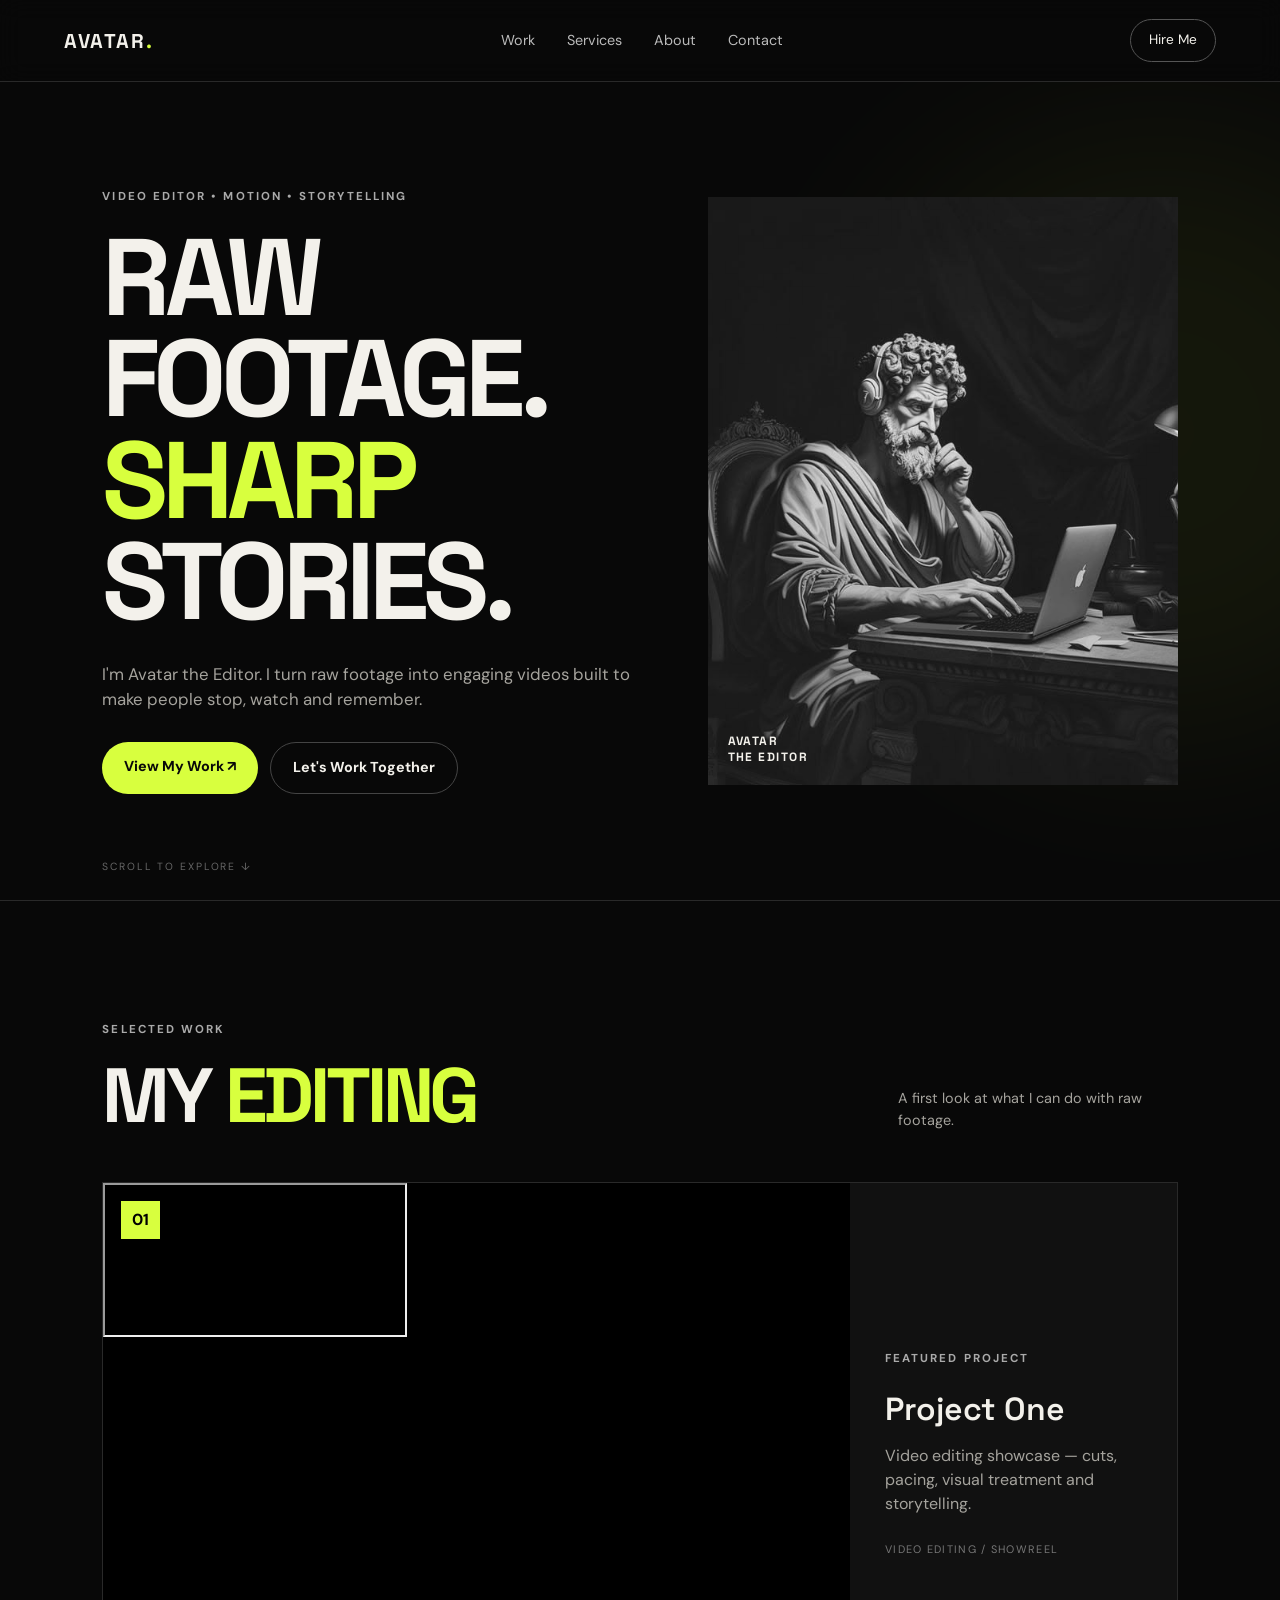
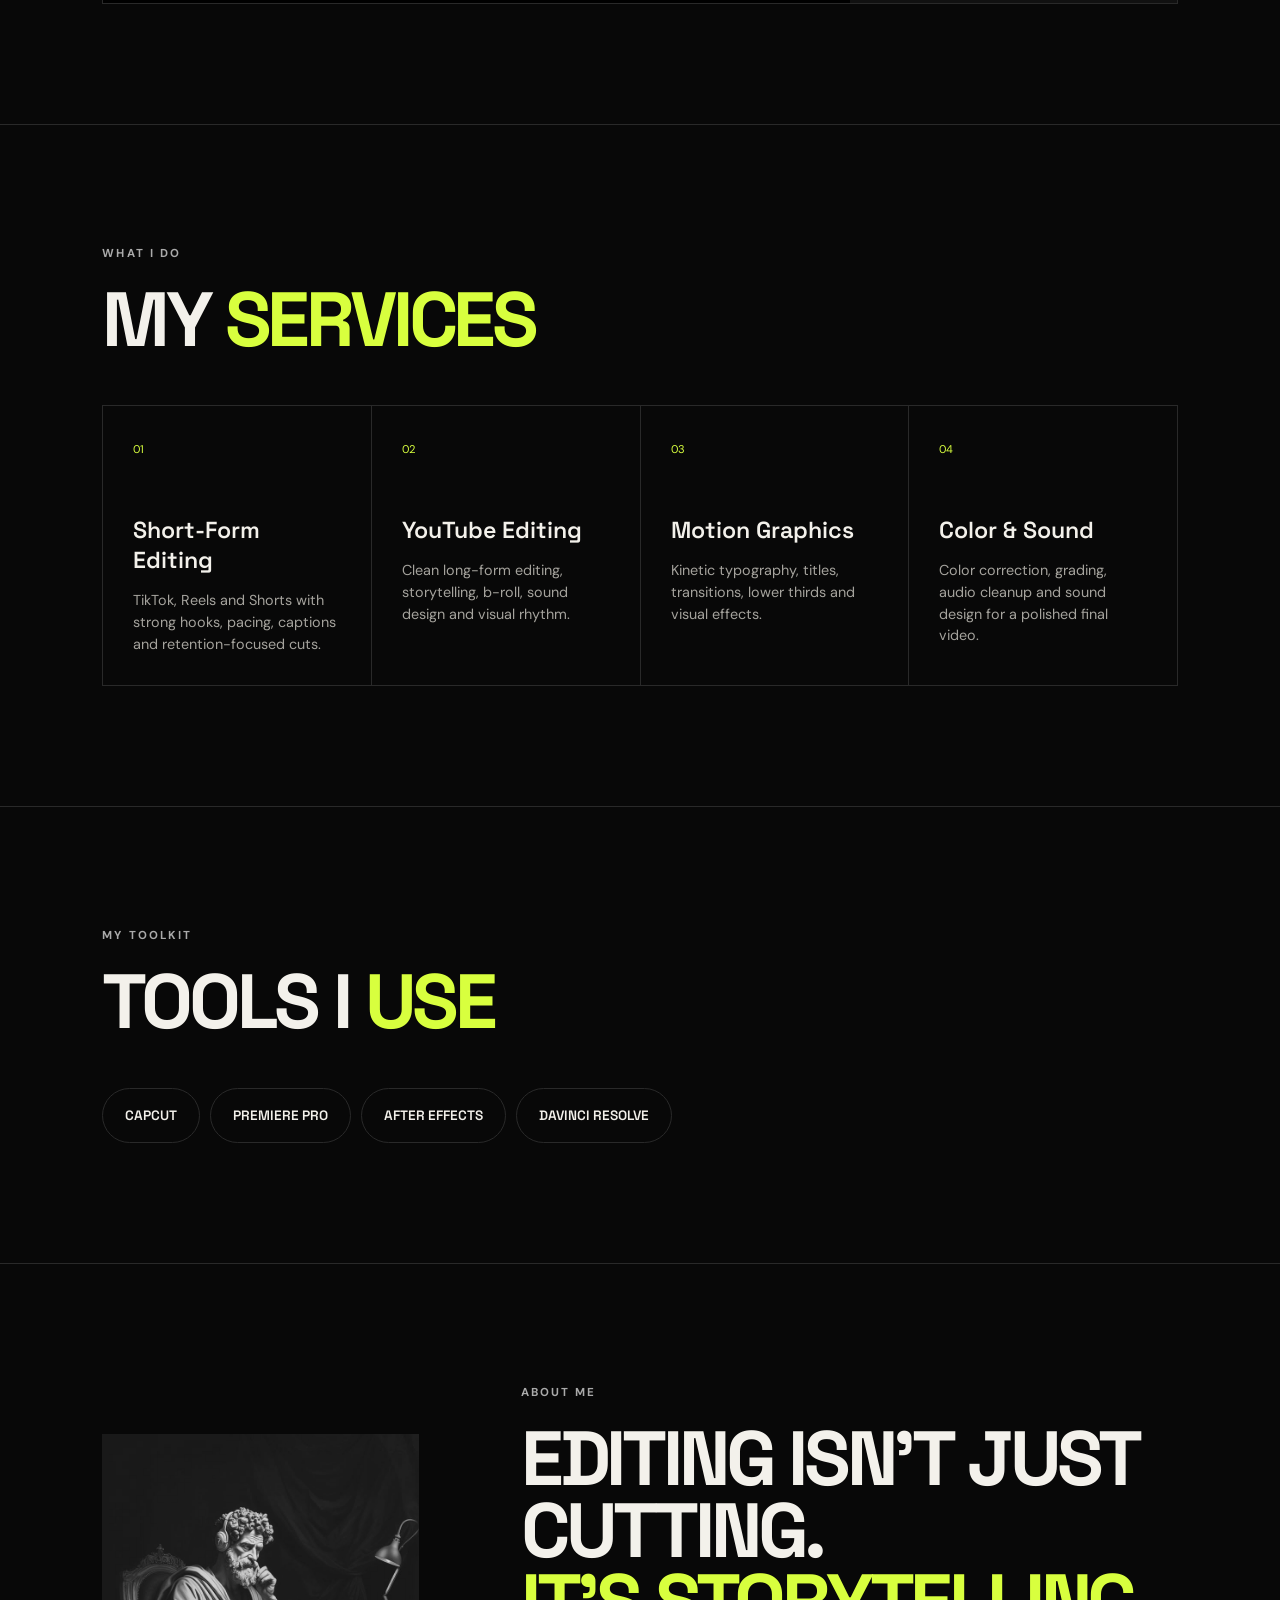
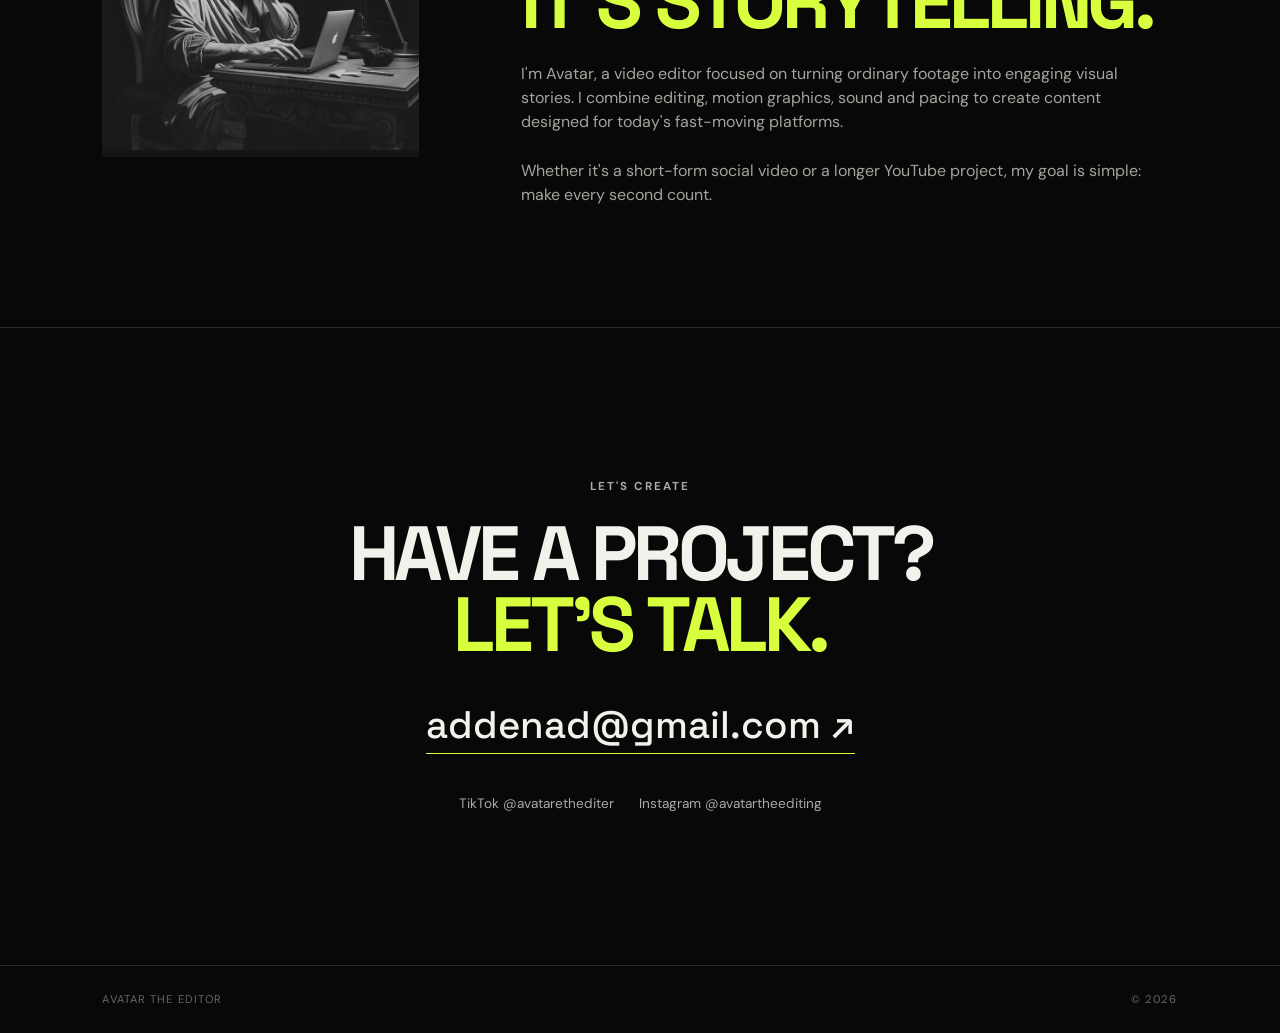
==== index (1).html @ eebc9bed "Add files via upload" ====
<!DOCTYPE html>
<html lang="en">
<head>
  <meta charset="UTF-8">
  <meta name="viewport" content="width=device-width, initial-scale=1.0">
  <meta name="description" content="Avatar the Editor — Video editing, motion graphics and short-form content.">
  <title>Avatar the Editor — Video Editor</title>
  <link rel="stylesheet" href="style.css">
</head>
<body>
  <header class="nav">
    <a class="logo" href="#home">AVATAR<span>.</span></a>
    <nav>
      <a href="#work">Work</a>
      <a href="#services">Services</a>
      <a href="#about">About</a>
      <a href="#contact">Contact</a>
    </nav>
    <a class="nav-cta" href="mailto:addenad@gmail.com">Hire Me</a>
  </header>

  <main>
    <section class="hero" id="home">
      <div class="hero-glow"></div>
      <div class="hero-copy">
        <p class="eyebrow">VIDEO EDITOR • MOTION • STORYTELLING</p>
        <h1>RAW FOOTAGE.<br><em>SHARP</em> STORIES.</h1>
        <p class="hero-text">I'm Avatar the Editor. I turn raw footage into engaging videos built to make people stop, watch and remember.</p>
        <div class="hero-actions">
          <a class="button primary" href="#work">View My Work <span>↗</span></a>
          <a class="button ghost" href="#contact">Let's Work Together</a>
        </div>
      </div>
      <div class="hero-image">
        <img src="avatar-profile.jpg" alt="Avatar the Editor">
        <div class="image-tag">AVATAR<br>THE EDITOR</div>
      </div>
      <div class="scroll-note">SCROLL TO EXPLORE ↓</div>
    </section>

    <section class="work section" id="work">
      <div class="section-head">
        <div>
          <p class="eyebrow">SELECTED WORK</p>
          <h2>MY <em>EDITING</em></h2>
        </div>
        <p class="section-note">A first look at what I can do with raw footage.</p>
      </div>

      <article class="featured-card">
        <div class="video-wrap">
          <iframe
            src="https://drive.google.com/file/d/1Fze6aBh464pCNOs9XmRoDuAFvX4SzBcl/preview"
            title="Avatar the Editor — Project 1"
            allow="autoplay; fullscreen"
            allowfullscreen>
          </iframe>
          <div class="project-number">01</div>
        </div>
        <div class="project-info">
          <p class="eyebrow">FEATURED PROJECT</p>
          <h3>Project One</h3>
          <p>Video editing showcase — cuts, pacing, visual treatment and storytelling.</p>
          <span class="project-type">VIDEO EDITING / SHOWREEL</span>
        </div>
      </article>
    </section>

    <section class="services section" id="services">
      <div class="section-head">
        <div>
          <p class="eyebrow">WHAT I DO</p>
          <h2>MY <em>SERVICES</em></h2>
        </div>
      </div>
      <div class="service-grid">
        <article><span>01</span><h3>Short-Form Editing</h3><p>TikTok, Reels and Shorts with strong hooks, pacing, captions and retention-focused cuts.</p></article>
        <article><span>02</span><h3>YouTube Editing</h3><p>Clean long-form editing, storytelling, b-roll, sound design and visual rhythm.</p></article>
        <article><span>03</span><h3>Motion Graphics</h3><p>Kinetic typography, titles, transitions, lower thirds and visual effects.</p></article>
        <article><span>04</span><h3>Color & Sound</h3><p>Color correction, grading, audio cleanup and sound design for a polished final video.</p></article>
      </div>
    </section>

    <section class="tools section">
      <div class="section-head">
        <div>
          <p class="eyebrow">MY TOOLKIT</p>
          <h2>TOOLS I <em>USE</em></h2>
        </div>
      </div>
      <div class="tools-list">
        <span>CAPCUT</span>
        <span>PREMIERE PRO</span>
        <span>AFTER EFFECTS</span>
        <span>DAVINCI RESOLVE</span>
      </div>
    </section>

    <section class="about section" id="about">
      <div class="about-image">
        <img src="avatar-profile.jpg" alt="Avatar the Editor profile">
      </div>
      <div class="about-copy">
        <p class="eyebrow">ABOUT ME</p>
        <h2>EDITING ISN'T JUST CUTTING.<br><em>IT'S STORYTELLING.</em></h2>
        <p>I'm Avatar, a video editor focused on turning ordinary footage into engaging visual stories. I combine editing, motion graphics, sound and pacing to create content designed for today's fast-moving platforms.</p>
        <p>Whether it's a short-form social video or a longer YouTube project, my goal is simple: make every second count.</p>
      </div>
    </section>

    <section class="contact section" id="contact">
      <p class="eyebrow">LET'S CREATE</p>
      <h2>HAVE A PROJECT?<br><em>LET'S TALK.</em></h2>
      <a class="email" href="mailto:addenad@gmail.com">addenad@gmail.com ↗</a>
      <div class="socials">
        <a href="https://www.tiktok.com/@avatarethediter" target="_blank" rel="noopener">TikTok @avatarethediter</a>
        <a href="https://www.instagram.com/avatartheediting" target="_blank" rel="noopener">Instagram @avatartheediting</a>
      </div>
    </section>
  </main>

  <footer>
    <span>AVATAR THE EDITOR</span>
    <span>© 2026</span>
  </footer>

  <script src="script.js"></script>
</body>
</html>
---- style.css ----
@import url('https://fonts.googleapis.com/css2?family=DM+Sans:wght@400;500;700&family=Space+Grotesk:wght@400;500;600;700&display=swap');

:root{--bg:#080808;--text:#f3f1eb;--muted:#a5a39d;--line:#292929;--accent:#d8ff3e;--card:#111111}
*{box-sizing:border-box;margin:0;padding:0}
html{scroll-behavior:smooth}
body{background:var(--bg);color:var(--text);font-family:"DM Sans",sans-serif;line-height:1.5}
a{color:inherit;text-decoration:none}
.nav{height:82px;display:flex;align-items:center;justify-content:space-between;padding:0 5vw;border-bottom:1px solid var(--line);position:sticky;top:0;z-index:20;background:rgba(8,8,8,.88);backdrop-filter:blur(12px)}
.logo{font:700 1.25rem "Space Grotesk";letter-spacing:.08em}.logo span{color:var(--accent)}
nav{display:flex;gap:32px;color:#bbb;font-size:.9rem}nav a:hover{color:var(--text)}
.nav-cta{border:1px solid #555;padding:10px 18px;border-radius:100px;font-size:.85rem}
.hero{min-height:calc(100vh - 82px);display:grid;grid-template-columns:1.15fr .85fr;align-items:center;padding:7vw 8vw;position:relative;overflow:hidden}
.hero-glow{position:absolute;width:600px;height:600px;border-radius:50%;background:var(--accent);opacity:.06;filter:blur(100px);right:-180px;top:50px}
.hero-copy{position:relative;z-index:2}.eyebrow{font-size:.72rem;letter-spacing:.18em;color:#aaa;font-weight:700;margin-bottom:22px}
h1,h2{font-family:"Space Grotesk";line-height:.93;letter-spacing:-.055em}
h1{font-size:clamp(4rem,8.5vw,8.5rem);max-width:900px}
h1 em,h2 em{font-style:normal;color:var(--accent)}
.hero-text{max-width:560px;color:var(--muted);font-size:1.05rem;margin:30px 0}
.hero-actions{display:flex;gap:12px;flex-wrap:wrap}.button{padding:14px 22px;border-radius:100px;font-weight:700;font-size:.9rem}.button.primary{background:var(--accent);color:#080808}.button.ghost{border:1px solid #444}
.hero-image{position:relative;justify-self:end;width:min(38vw,470px);aspect-ratio:4/5;background:#151515;overflow:hidden}.hero-image img,.about-image img{width:100%;height:100%;object-fit:cover;filter:grayscale(1);mix-blend-mode:screen;opacity:.92}.image-tag{position:absolute;bottom:20px;left:20px;font:700 .75rem "Space Grotesk";letter-spacing:.12em}
.scroll-note{position:absolute;bottom:25px;left:8vw;color:#666;font-size:.65rem;letter-spacing:.18em}
.section{padding:120px 8vw;border-top:1px solid var(--line)}.section-head{display:flex;justify-content:space-between;align-items:end;margin-bottom:50px}
h2{font-size:clamp(3rem,6vw,6rem)}.section-note{max-width:280px;color:var(--muted);font-size:.9rem}
.featured-card{background:var(--card);border:1px solid var(--line);display:grid;grid-template-columns:1.6fr .7fr}.video-wrap{position:relative;background:#000;min-height:420px}.video-wrap video{width:100%;height:100%;display:block;object-fit:cover}.project-number{position:absolute;top:18px;left:18px;background:var(--accent);color:#000;padding:7px 11px;font-weight:700}
.project-info{padding:45px 35px;display:flex;flex-direction:column;justify-content:end}.project-info h3{font:600 2rem "Space Grotesk";margin-bottom:15px}.project-info p:not(.eyebrow){color:var(--muted);margin-bottom:25px}.project-type{font-size:.68rem;letter-spacing:.12em;color:#777}
.service-grid{display:grid;grid-template-columns:repeat(4,1fr);border-top:1px solid var(--line);border-left:1px solid var(--line)}
.service-grid article{padding:30px;border-right:1px solid var(--line);border-bottom:1px solid var(--line);min-height:240px}.service-grid span{color:var(--accent);font-size:.7rem}.service-grid h3{font:600 1.45rem "Space Grotesk";margin:55px 0 15px}.service-grid p{color:var(--muted);font-size:.9rem}
.tools-list{display:flex;flex-wrap:wrap;gap:10px}.tools-list span{border:1px solid var(--line);padding:18px 22px;border-radius:100px;font:600 .85rem "Space Grotesk"}
.about{display:grid;grid-template-columns:.65fr 1.35fr;gap:8vw;align-items:center}.about-image{width:100%;max-width:420px;aspect-ratio:1/1;background:#151515}.about-copy p:not(.eyebrow){color:var(--muted);max-width:650px;margin-top:25px}
.contact{text-align:center;padding-top:150px;padding-bottom:150px}.contact h2{margin-bottom:40px}.email{font:500 clamp(1.5rem,3vw,3rem) "Space Grotesk";border-bottom:1px solid var(--accent);padding-bottom:4px}.socials{display:flex;justify-content:center;gap:25px;margin-top:45px;color:#aaa;font-size:.85rem}.socials a:hover{color:var(--accent)}
footer{display:flex;justify-content:space-between;padding:25px 8vw;border-top:1px solid var(--line);color:#666;font-size:.7rem;letter-spacing:.1em}
.reveal{opacity:0;transform:translateY(24px);transition:opacity .8s ease,transform .8s ease}.reveal.visible{opacity:1;transform:none}
@media(max-width:850px){nav{display:none}.hero{grid-template-columns:1fr;gap:45px;padding-top:70px}.hero-image{justify-self:start;width:min(75vw,380px)}.scroll-note{display:none}.featured-card{grid-template-columns:1fr}.video-wrap{min-height:auto}.service-grid{grid-template-columns:1fr 1fr}.about{grid-template-columns:1fr}.section{padding:85px 6vw}.nav{padding:0 6vw}}
@media(max-width:560px){h1{font-size:3.5rem}.service-grid{grid-template-columns:1fr}.socials{flex-direction:column;gap:12px}.hero{padding-left:6vw;padding-right:6vw}.hero-actions{flex-direction:column;align-items:flex-start}.button{width:100%;text-align:center}}
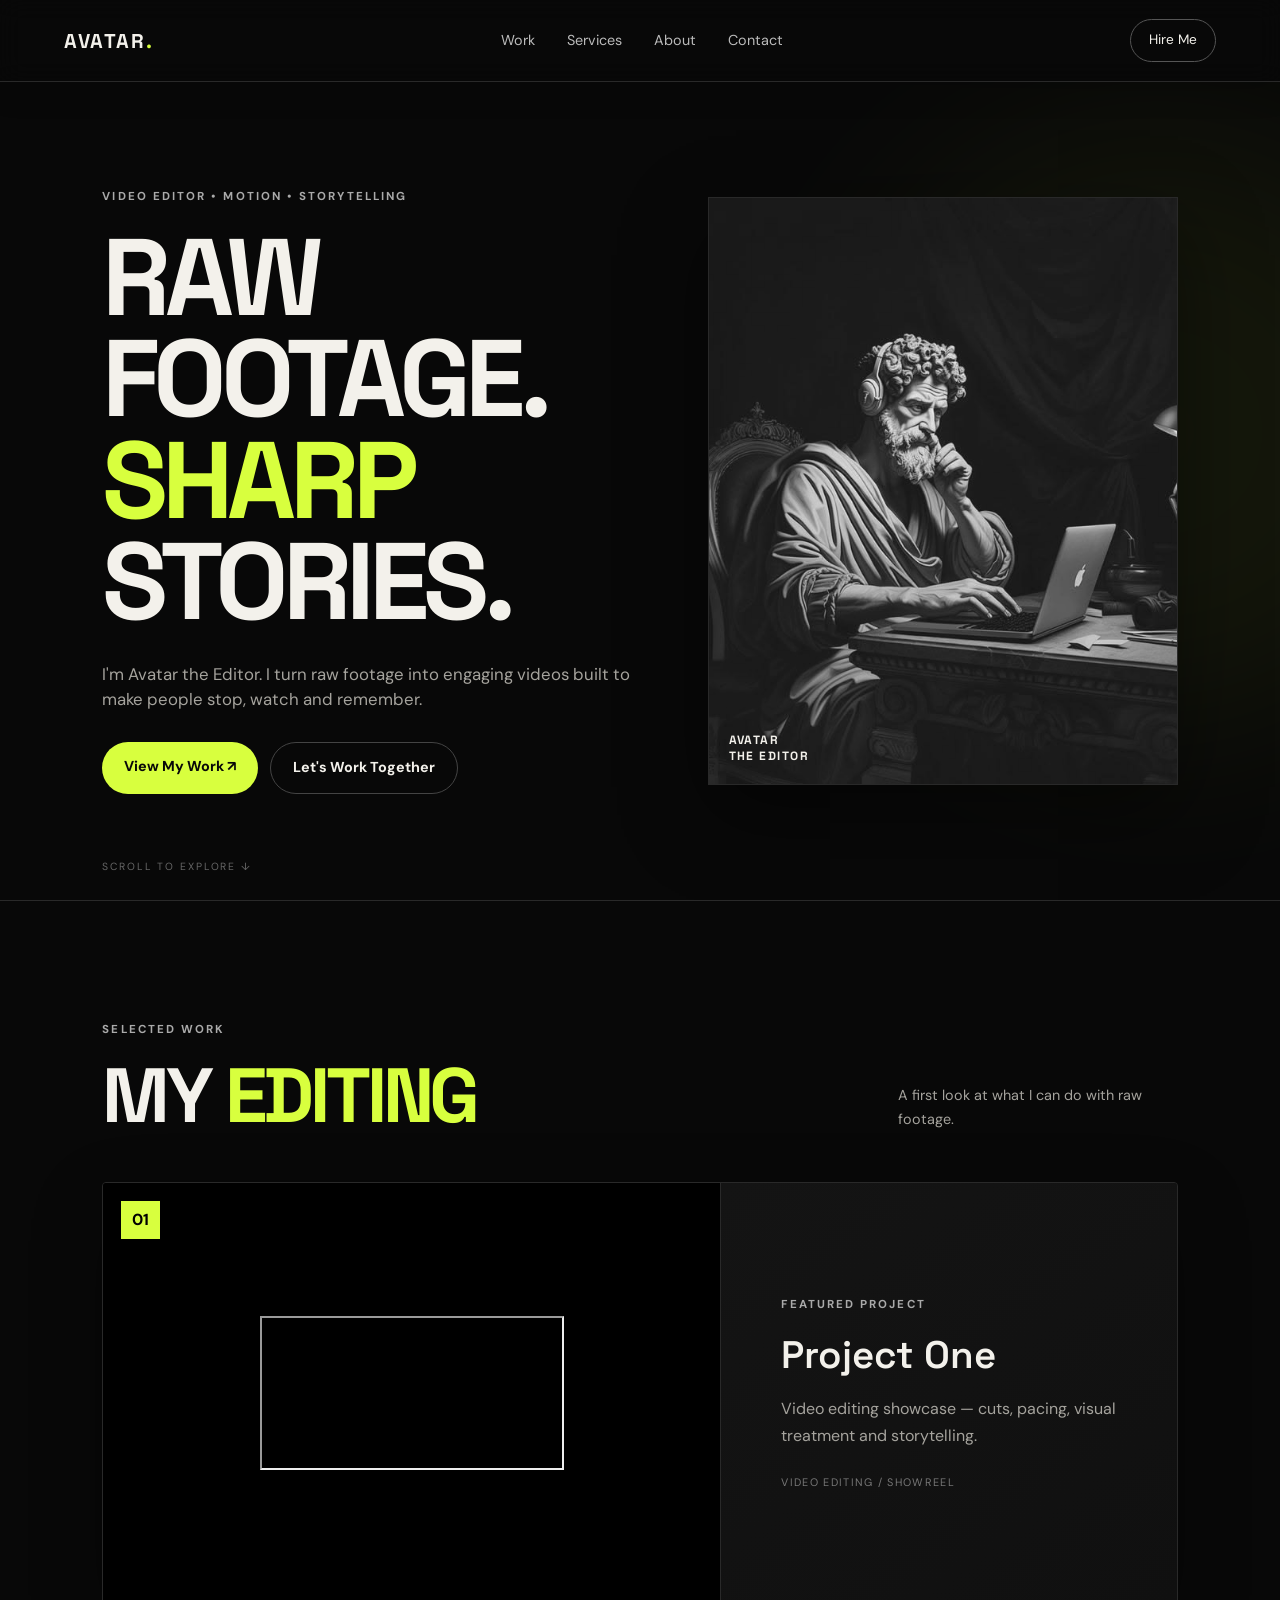
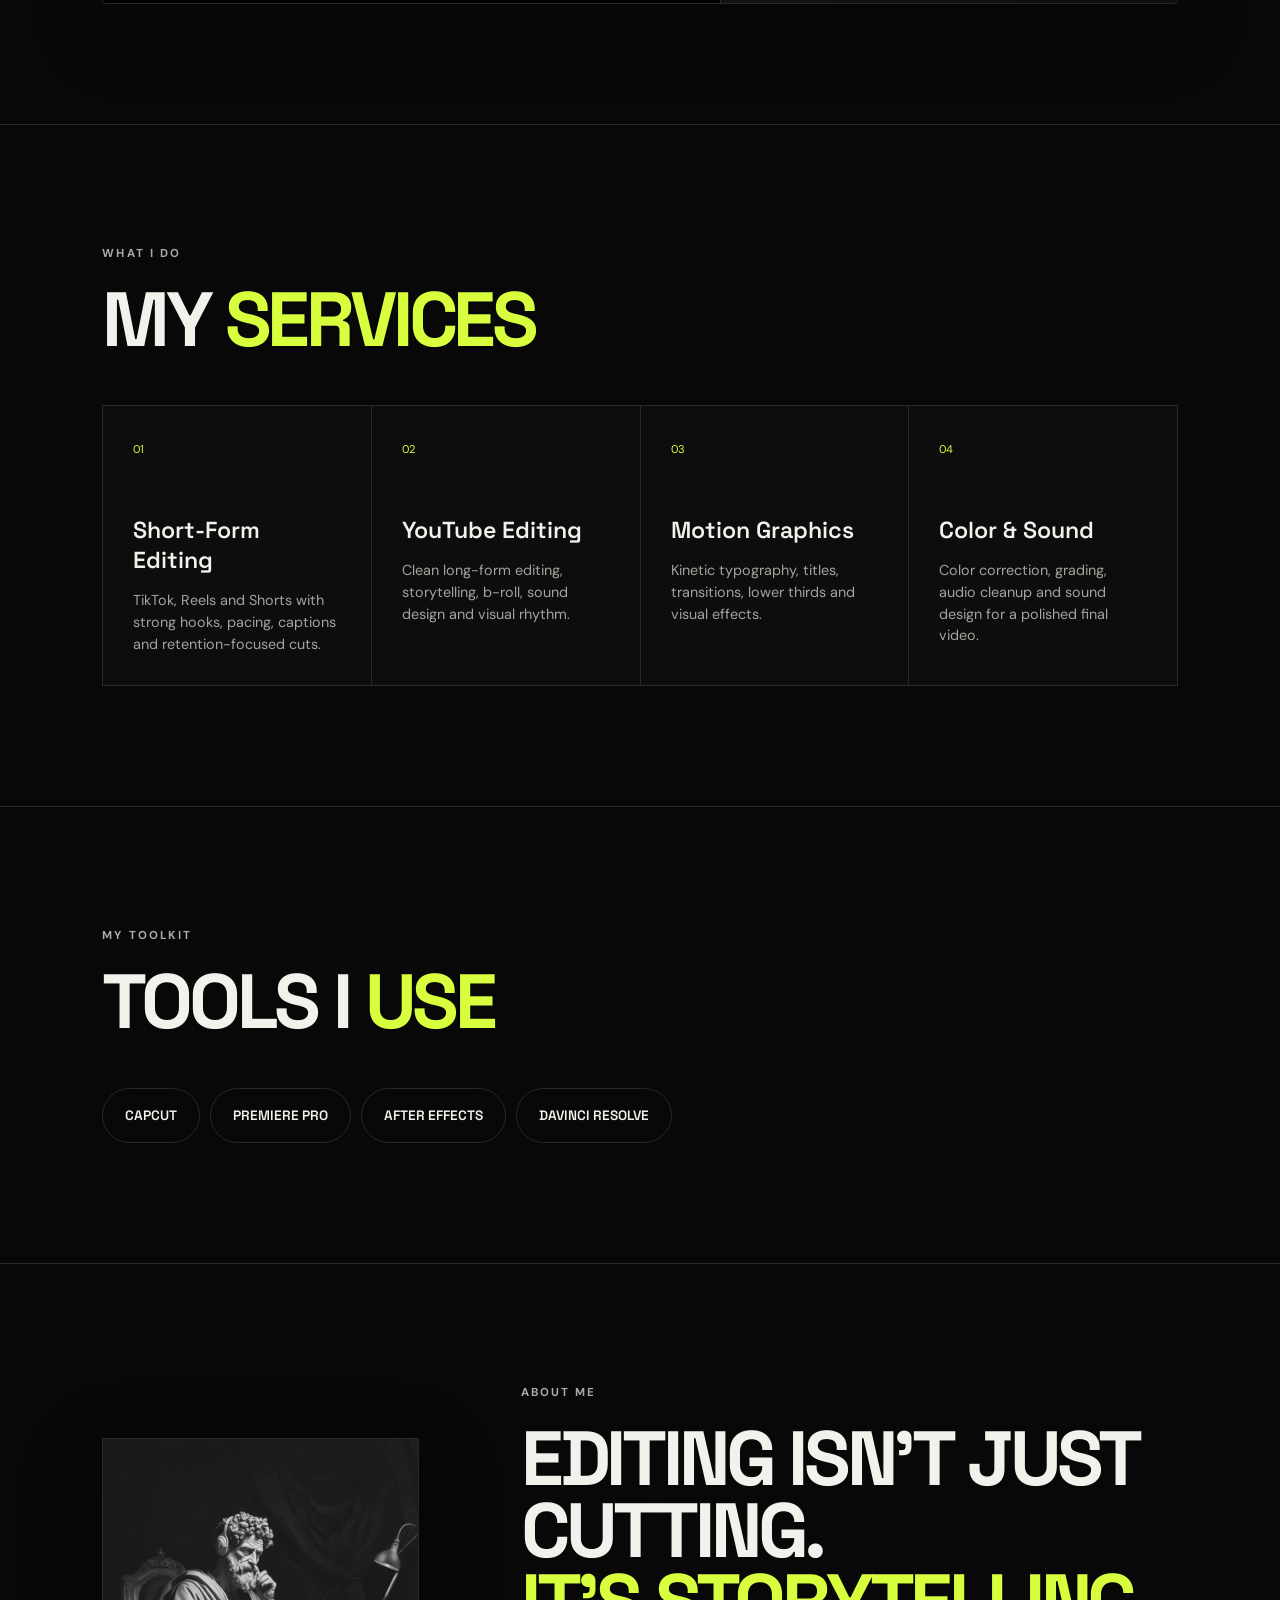
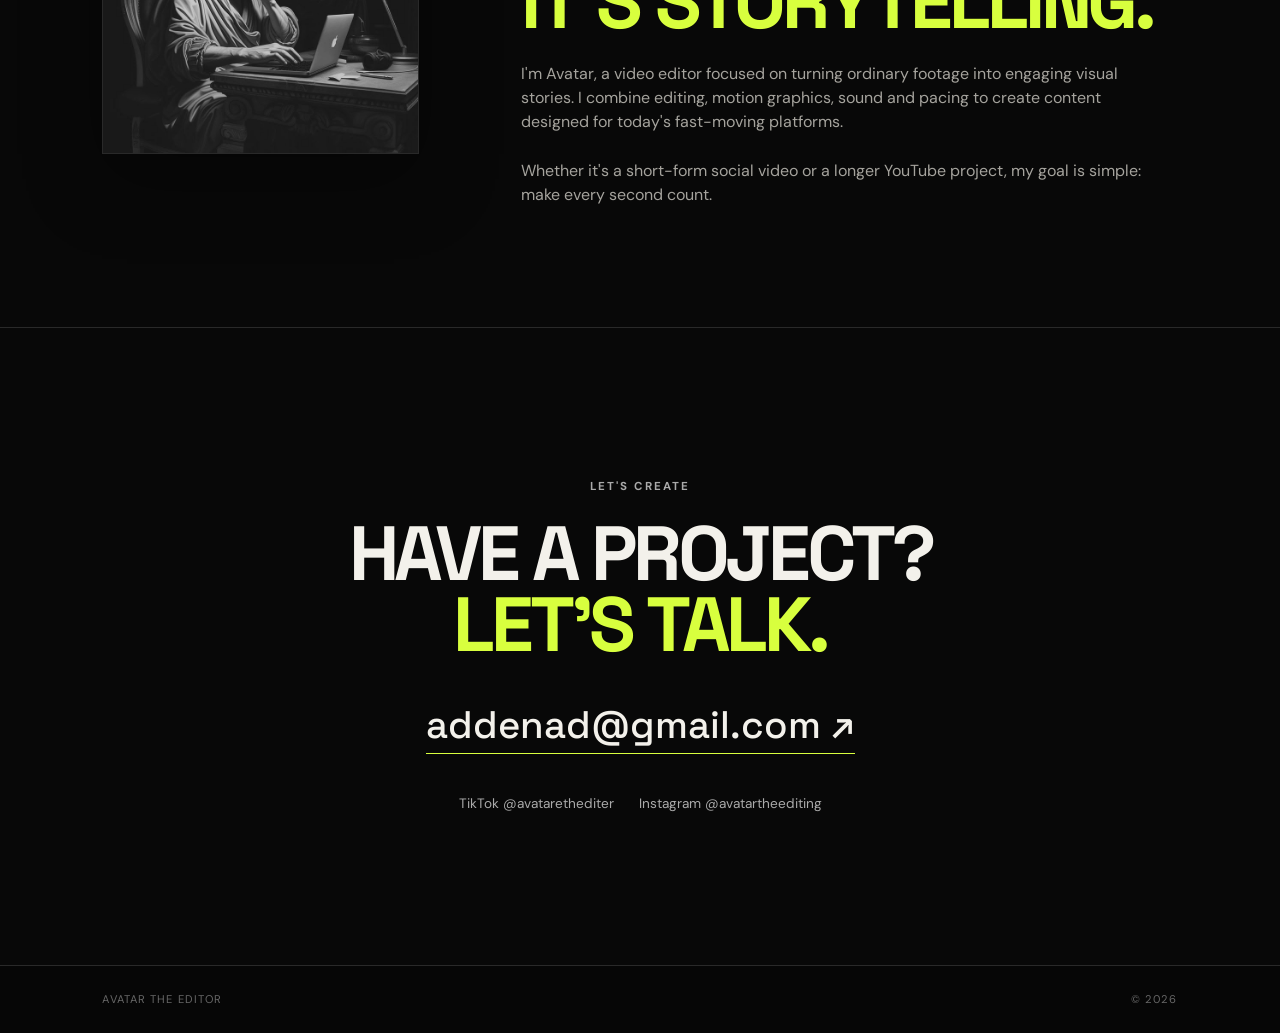
==== commit bd2066c4: "Update index (1).html" ====
--- a/index (1).html
+++ b/index (1).html
@@ -16,7 +16,7 @@
       <a href="#about">About</a>
       <a href="#contact">Contact</a>
     </nav>
-    <a class="nav-cta" href="mailto:addenad@gmail.com">Hire Me</a>
+    <a class="nav-cta" href="mailto:addenad5@gmail.com">Hire Me</a>
   </header>
 
   <main>
--- a/style.css
+++ b/style.css
@@ -21,7 +21,7 @@
 .scroll-note{position:absolute;bottom:25px;left:8vw;color:#666;font-size:.65rem;letter-spacing:.18em}
 .section{padding:120px 8vw;border-top:1px solid var(--line)}.section-head{display:flex;justify-content:space-between;align-items:end;margin-bottom:50px}
 h2{font-size:clamp(3rem,6vw,6rem)}.section-note{max-width:280px;color:var(--muted);font-size:.9rem}
-.featured-card{background:var(--card);border:1px solid var(--line);display:grid;grid-template-columns:1.6fr .7fr}.video-wrap{position:relative;background:#000;min-height:420px}.video-wrap video{width:100%;height:100%;display:block;object-fit:cover}.project-number{position:absolute;top:18px;left:18px;background:var(--accent);color:#000;padding:7px 11px;font-weight:700}
+.featured-card{background:var(--card);border:1px solid var(--line);display:grid;grid-template-columns:1.6fr .7fr}.video-wrap{position:relative;background:#000;min-height:420px;display:flex;justify-content:center;align-items:center}.video-wrap video{width:auto;height:420px;max-width:100%;display:block;object-fit:contain}.project-number{position:absolute;top:18px;left:18px;background:var(--accent);color:#000;padding:7px 11px;font-weight:700}
 .project-info{padding:45px 35px;display:flex;flex-direction:column;justify-content:end}.project-info h3{font:600 2rem "Space Grotesk";margin-bottom:15px}.project-info p:not(.eyebrow){color:var(--muted);margin-bottom:25px}.project-type{font-size:.68rem;letter-spacing:.12em;color:#777}
 .service-grid{display:grid;grid-template-columns:repeat(4,1fr);border-top:1px solid var(--line);border-left:1px solid var(--line)}
 .service-grid article{padding:30px;border-right:1px solid var(--line);border-bottom:1px solid var(--line);min-height:240px}.service-grid span{color:var(--accent);font-size:.7rem}.service-grid h3{font:600 1.45rem "Space Grotesk";margin:55px 0 15px}.service-grid p{color:var(--muted);font-size:.9rem}
@@ -32,3 +32,356 @@
 .reveal{opacity:0;transform:translateY(24px);transition:opacity .8s ease,transform .8s ease}.reveal.visible{opacity:1;transform:none}
 @media(max-width:850px){nav{display:none}.hero{grid-template-columns:1fr;gap:45px;padding-top:70px}.hero-image{justify-self:start;width:min(75vw,380px)}.scroll-note{display:none}.featured-card{grid-template-columns:1fr}.video-wrap{min-height:auto}.service-grid{grid-template-columns:1fr 1fr}.about{grid-template-columns:1fr}.section{padding:85px 6vw}.nav{padding:0 6vw}}
 @media(max-width:560px){h1{font-size:3.5rem}.service-grid{grid-template-columns:1fr}.socials{flex-direction:column;gap:12px}.hero{padding-left:6vw;padding-right:6vw}.hero-actions{flex-direction:column;align-items:flex-start}.button{width:100%;text-align:center}}
+/* PROJECT VIDEO SIZE */
+.featured-card .video-wrap {
+  display: flex !important;
+  justify-content: center !important;
+  align-items: center !important;
+  min-height: 0 !important;
+  height: 420px !important;
+  background: #000 !important;
+}
+
+.featured-card .video-wrap video {
+  width: 236px !important;
+  height: 420px !important;
+  max-width: 236px !important;
+  max-height: 420px !important;
+  object-fit: contain !important;
+  display: block !important;
+}
+/* ================================
+   PROFESSIONAL PORTFOLIO UPGRADE
+   ================================ */
+
+/* Smooth overall feel */
+html {
+  scroll-behavior: smooth;
+}
+
+body {
+  overflow-x: hidden;
+}
+
+/* Navigation */
+.nav {
+  box-shadow: 0 8px 30px rgba(0,0,0,.18);
+}
+
+.nav a {
+  transition: color .25s ease, border-color .25s ease,
+              background .25s ease, transform .25s ease;
+}
+
+.nav nav a {
+  position: relative;
+}
+
+.nav nav a::after {
+  content: "";
+  position: absolute;
+  left: 0;
+  bottom: -8px;
+  width: 0;
+  height: 1px;
+  background: var(--accent);
+  transition: width .25s ease;
+}
+
+.nav nav a:hover::after {
+  width: 100%;
+}
+
+.nav-cta {
+  transition: all .25s ease;
+}
+
+.nav-cta:hover {
+  border-color: var(--accent);
+  color: var(--accent);
+  transform: translateY(-2px);
+}
+
+/* Hero */
+.hero-copy {
+  animation: heroIn .8s ease both;
+}
+
+.hero-image {
+  border: 1px solid #292929;
+  box-shadow: 0 30px 80px rgba(0,0,0,.45);
+  transition: transform .5s ease, box-shadow .5s ease;
+}
+
+.hero-image:hover {
+  transform: translateY(-8px);
+  box-shadow: 0 40px 100px rgba(0,0,0,.6);
+}
+
+@keyframes heroIn {
+  from {
+    opacity: 0;
+    transform: translateY(25px);
+  }
+  to {
+    opacity: 1;
+    transform: translateY(0);
+  }
+}
+
+/* Buttons */
+.button {
+  transition: transform .25s ease,
+              box-shadow .25s ease,
+              background .25s ease;
+}
+
+.button.primary:hover {
+  transform: translateY(-3px);
+  box-shadow: 0 12px 30px rgba(216,255,62,.18);
+}
+
+.button.ghost:hover {
+  border-color: var(--accent);
+  color: var(--accent);
+  transform: translateY(-3px);
+}
+
+/* Featured project */
+.featured-card {
+  overflow: hidden;
+  border-radius: 4px;
+  box-shadow: 0 25px 70px rgba(0,0,0,.3);
+  transition: transform .4s ease, border-color .4s ease;
+}
+
+.featured-card:hover {
+  transform: translateY(-5px);
+  border-color: #3d3d3d;
+}
+
+.video-wrap {
+  overflow: hidden;
+}
+
+.video-wrap video {
+  transition: transform .5s ease;
+}
+
+.featured-card:hover .video-wrap video {
+  transform: scale(1.02);
+}
+
+.project-number {
+  box-shadow: 0 8px 25px rgba(0,0,0,.3);
+}
+
+.project-info {
+  background: linear-gradient(
+    145deg,
+    #141414 0%,
+    #101010 100%
+  );
+}
+
+.project-info h3 {
+  transition: color .25s ease;
+}
+
+.featured-card:hover .project-info h3 {
+  color: var(--accent);
+}
+
+/* Services */
+.service-grid article {
+  background: #0d0d0d;
+  transition:
+    background .3s ease,
+    transform .3s ease,
+    border-color .3s ease;
+}
+
+.service-grid article:hover {
+  background: #151515;
+  transform: translateY(-5px);
+}
+
+.service-grid article h3 {
+  transition: color .25s ease;
+}
+
+.service-grid article:hover h3 {
+  color: var(--accent);
+}
+
+/* Tools */
+.tools-list span {
+  transition:
+    border-color .25s ease,
+    color .25s ease,
+    background .25s ease,
+    transform .25s ease;
+}
+
+.tools-list span:hover {
+  border-color: var(--accent);
+  color: var(--accent);
+  background: rgba(216,255,62,.04);
+  transform: translateY(-3px);
+}
+
+/* About image */
+.about-image {
+  border: 1px solid var(--line);
+  box-shadow: 0 25px 70px rgba(0,0,0,.35);
+  overflow: hidden;
+}
+
+.about-image img {
+  transition: transform .6s ease;
+}
+
+.about-image:hover img {
+  transform: scale(1.04);
+}
+
+/* Contact */
+.email {
+  transition: color .25s ease, border-color .25s ease;
+}
+
+.email:hover {
+  color: var(--accent);
+  border-color: #fff;
+}
+
+.socials a {
+  transition: color .25s ease, transform .25s ease;
+}
+
+.socials a:hover {
+  transform: translateY(-2px);
+}
+
+/* Section headings */
+.section-head {
+  position: relative;
+}
+
+.section-note {
+  line-height: 1.7;
+}
+
+/* Better reveal animation */
+.reveal {
+  opacity: 0;
+  transform: translateY(35px);
+  transition:
+    opacity .8s ease,
+    transform .8s cubic-bezier(.2,.7,.2,1);
+}
+
+.reveal.visible {
+  opacity: 1;
+  transform: translateY(0);
+}
+
+/* Footer */
+footer {
+  background: #060606;
+}
+
+/* Mobile polish */
+@media(max-width:850px) {
+  .featured-card {
+    border-radius: 3px;
+  }
+
+  .project-info {
+    padding: 35px 28px;
+  }
+
+  .hero-image {
+    box-shadow: 0 20px 50px rgba(0,0,0,.4);
+  }
+}
+
+@media(max-width:560px) {
+  .hero {
+    min-height: auto;
+    padding-top: 70px;
+    padding-bottom: 100px;
+  }
+
+  h1 {
+    letter-spacing: -.045em;
+  }
+
+  .section {
+    padding-top: 90px;
+    padding-bottom: 90px;
+  }
+
+  .project-info {
+    padding: 30px 24px;
+  }
+
+  .project-info h3 {
+    font-size: 1.7rem;
+  }
+
+  .tools-list span {
+    padding: 14px 18px;
+  }
+}
+/* ================================
+   PROJECT ONE — PREMIUM LAYOUT
+   ================================ */
+
+.featured-card {
+  grid-template-columns: 1.15fr .85fr !important;
+}
+
+.project-info {
+  display: flex;
+  flex-direction: column;
+  justify-content: center;
+  padding: 60px !important;
+  border-left: 1px solid var(--line);
+}
+
+.project-info h3 {
+  font-size: clamp(2rem, 3vw, 3rem);
+  margin-bottom: 20px;
+  line-height: 1;
+}
+
+.project-info p {
+  max-width: 430px;
+  line-height: 1.7;
+}
+
+.project-info .project-meta {
+  margin-top: 30px;
+  font-size: .75rem;
+  letter-spacing: .12em;
+  color: var(--muted);
+  text-transform: uppercase;
+}
+
+.project-info .project-meta strong {
+  color: var(--accent);
+  font-weight: 700;
+}
+
+@media(max-width:850px) {
+  .featured-card {
+    grid-template-columns: 1fr !important;
+  }
+
+  .project-info {
+    border-left: 0;
+    border-top: 1px solid var(--line);
+    padding: 40px 30px !important;
+  }
+}
